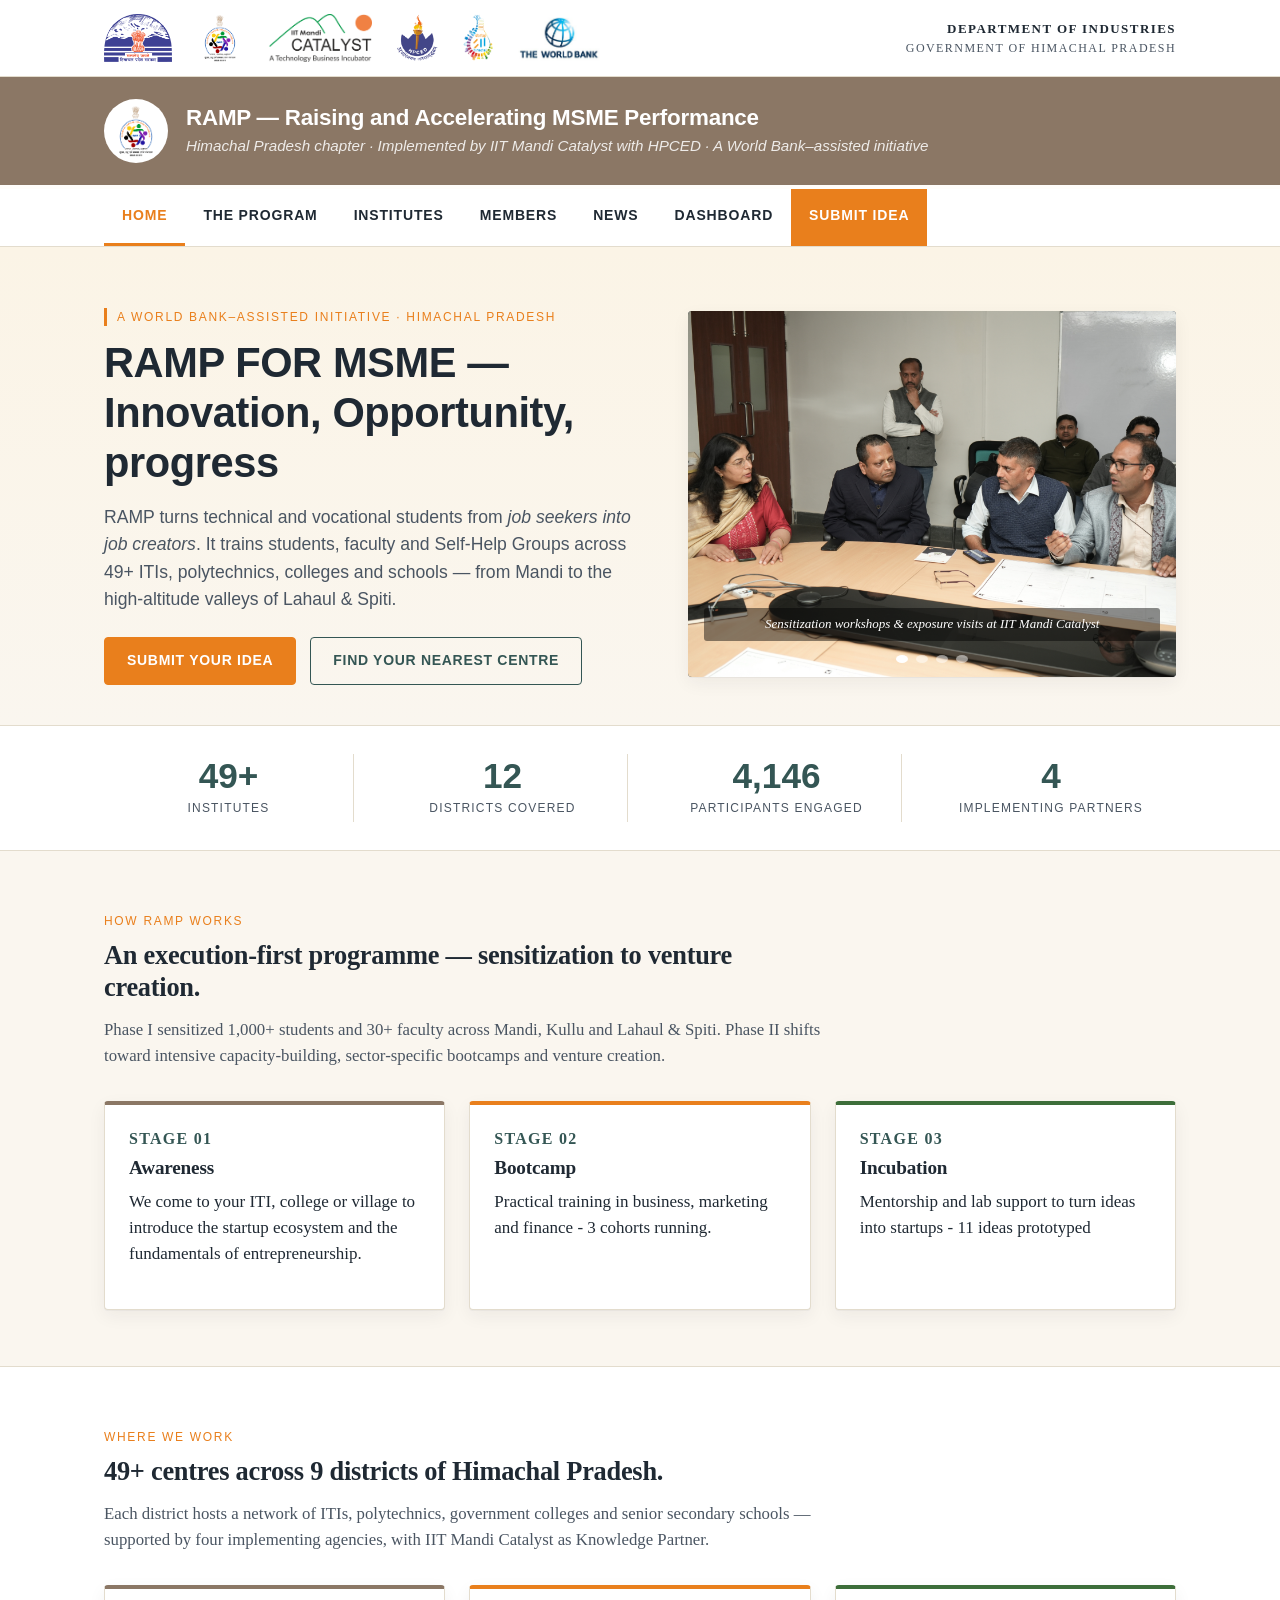
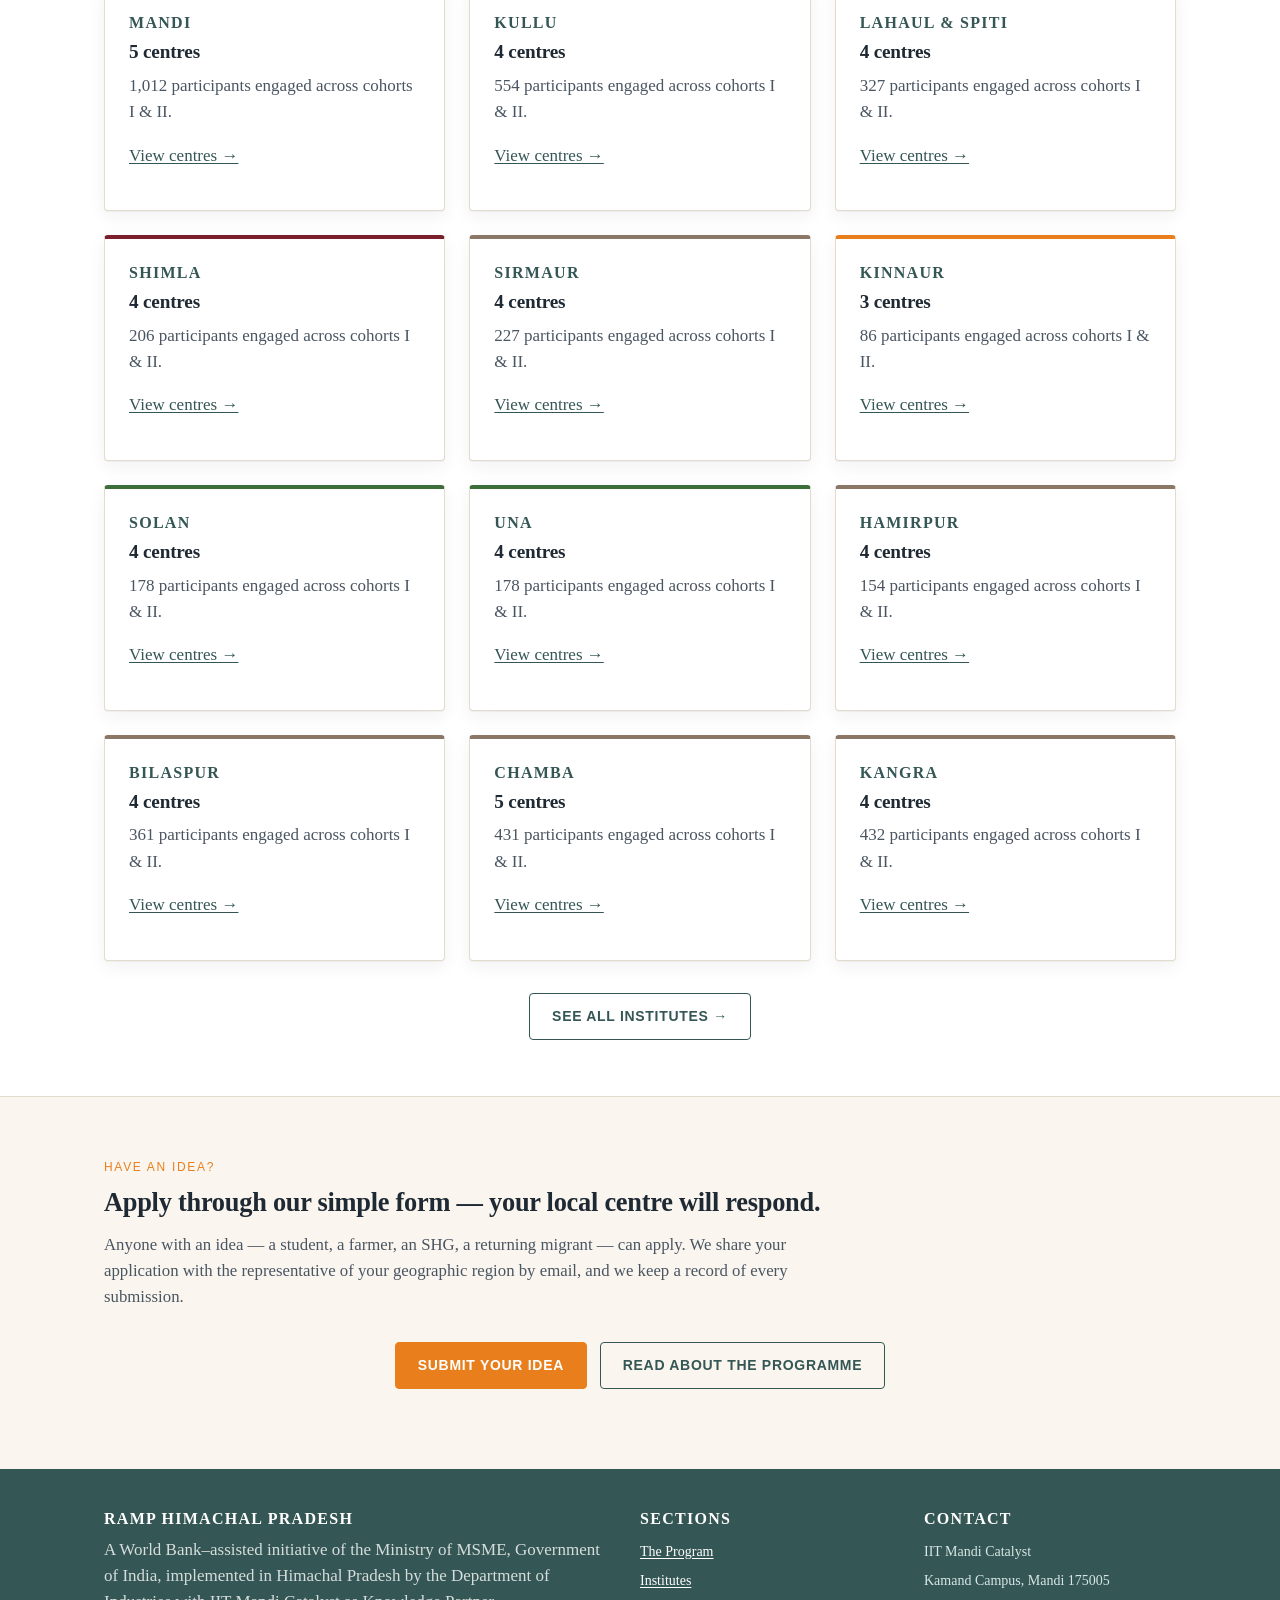
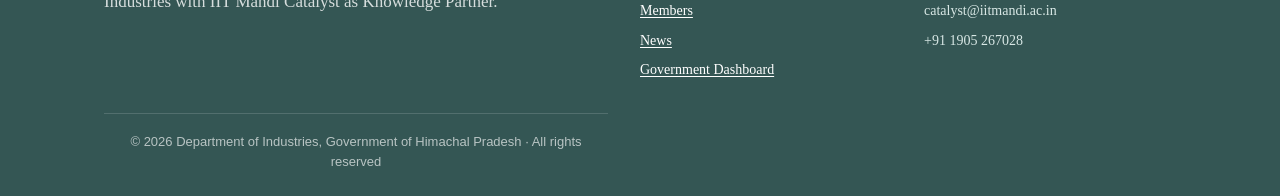
==== index.html @ a8578582 "Add files via upload" ====
<!doctype html>
<html lang="en">
<head>
<meta charset="utf-8">
<title>RAMP Himachal Pradesh — IIT Mandi Catalyst</title>
<meta name="viewport" content="width=device-width, initial-scale=1">
<meta name="description" content="The Raising and Accelerating MSME Performance (RAMP) initiative in Himachal Pradesh—implemented by IIT Mandi Catalyst with HPCED.">
<link rel="stylesheet" href="css/styles.css">
</head>
<body>
<div id="site-header"></div>

<section class="hero">
  <div class="container">
    <div>
      <span class="eyebrow">A World Bank–assisted initiative · Himachal Pradesh</span>
      <h1>RAMP FOR MSME — Innovation, Opportunity, progress </h1>
      <p class="lead">
        RAMP turns technical and vocational students from <em>job seekers into job creators</em>.
        It trains students, faculty and Self-Help Groups across 49+ ITIs, polytechnics, colleges
        and schools — from Mandi to the high-altitude valleys of Lahaul & Spiti.
      </p>
      <div class="actions">
        <a class="btn" href="submit.html">Submit your idea</a>
        <a class="btn ghost" href="institutes.html">Find your nearest centre</a>
      </div>
    </div>
    <div class="carousel" id="hero-carousel">
      <div class="slides">
        <div class="slide active" style="background-image:url('images/event-photo-1.jpg')"></div>
        <div class="slide" style="background-image:url('images/event-photo-2.jpg')"></div>
        <div class="slide" style="background-image:url('images/event-photo-3.jpg')"></div>
        <div class="slide" style="background-image:url('images/event-photo-4.jpg')"></div>
      </div>
      <div class="caption">Sensitization workshops &amp; exposure visits at IIT Mandi Catalyst</div>
      <div class="dots"></div>
    </div>
  </div>
</section>

<section class="stats">
  <div class="container">
    <div class="stat"><div class="num" id="s-inst">—</div><div class="lbl">Institutes</div></div>
    <div class="stat"><div class="num" id="s-dist">—</div><div class="lbl">Districts covered</div></div>
    <div class="stat"><div class="num" id="s-part">—</div><div class="lbl">Participants engaged</div></div>
    <div class="stat"><div class="num">4</div><div class="lbl">Implementing partners</div></div>
  </div>
</section>

<section>
  <div class="container">
    <div class="section-head">
      <span class="kicker">How RAMP works</span>
      <h2>An execution-first programme — sensitization to venture creation.</h2>
      <p>Phase I sensitized 1,000+ students and 30+ faculty across Mandi, Kullu and Lahaul &amp; Spiti.
        Phase II shifts toward intensive capacity-building, sector-specific bootcamps and venture creation.</p>
    </div>
    <div class="grid-3">
      <div class="card pillar">
        <h4>Stage 01</h4>
        <h3>Awareness</h3>
        <p>We come to your ITI, college or village to introduce the startup ecosystem
          and the fundamentals of entrepreneurship.</p>
      </div>
      <div class="card pillar clay">
        <h4>Stage 02</h4>
        <h3>Bootcamp</h3>
        <p>Practical training in business, marketing and finance - 3 cohorts running.</p>
      </div>
      <div class="card pillar leaf">
        <h4>Stage 03</h4>
        <h3>Incubation</h3>
        <p>Mentorship and lab support to turn ideas into startups - 11 ideas prototyped</p>
      </div>
    </div>
  </div>
</section>

<section class="alt">
  <div class="container">
    <div class="section-head">
      <span class="kicker">Where we work</span>
      <h2>49+ centres across 9 districts of Himachal Pradesh.</h2>
      <p>Each district hosts a network of ITIs, polytechnics, government colleges and senior secondary
        schools — supported by four implementing agencies, with IIT Mandi Catalyst as Knowledge Partner.</p>
    </div>
    <div class="grid-3" id="dist-cards"></div>
    <div style="text-align:center; margin-top:32px;">
      <a class="btn ghost" href="institutes.html">See all institutes →</a>
    </div>
  </div>
</section>

<section>
  <div class="container">
    <div class="section-head">
      <span class="kicker">Have an idea?</span>
      <h2>Apply through our simple form — your local centre will respond.</h2>
      <p>Anyone with an idea — a student, a farmer, an SHG, a returning migrant — can apply.
        We share your application with the representative of your geographic region by email,
        and we keep a record of every submission.</p>
    </div>
    <div style="text-align:center;">
      <a class="btn" href="submit.html">Submit your idea</a>
      &nbsp;
      <a class="btn ghost" href="program.html">Read about the programme</a>
    </div>
  </div>
</section>

<div id="site-footer"></div>

<script src="js/data.js"></script>
<script src="js/main.js"></script>
<script>
  mountChrome('home');
  initCarousel(document.getElementById('hero-carousel'));

  // Stats
  const data = window.RAMP_DATA;
  document.getElementById('s-inst').textContent = data.INSTITUTES.length + '+';
  document.getElementById('s-dist').textContent = data.DISTRICTS.length;
  const total = data.INSTITUTES.reduce((s, i) => s + (i.participants || 0), 0);
  document.getElementById('s-part').textContent = Math.round(total).toLocaleString('en-IN');

  // District cards
  const wrap = document.getElementById('dist-cards');
  const colors = ['', 'clay', 'leaf', 'maroon', 'orange', 'clay', 'leaf', 'leaf'];
  data.DISTRICTS.forEach((d, i) => {
    const list = data.INSTITUTES.filter(x => x.district === d);
    const totalP = list.reduce((s, x) => s + (x.participants || 0), 0);
    const card = document.createElement('div');
    card.className = 'card pillar ' + (colors[i] || '');
    card.innerHTML = `
      <h4>${d}</h4>
      <h3>${list.length} centres</h3>
      <p style="color:var(--ink-soft);">${Math.round(totalP).toLocaleString('en-IN')} participants engaged across cohorts I &amp; II.</p>
      <p><a href="institutes.html#${data.slug(d)}">View centres →</a></p>
    `;
    wrap.appendChild(card);
  });
</script>
</body>
</html>
---- css/styles.css ----
/* RAMP Himachal — Stylesheet
   Palette: cream, deep teal, warm clay, soft slate.
   Inspired by Himachal landscape (pine, terracotta, cream stone).
*/

:root {
  --bg: #faf6ef;
  --paper: #ffffff;
  --ink: #1f2933;
  --ink-soft: #4a5562;
  --line: #e3dccd;
  --teal: #8b7765;
  --teal-dark: #345654;
  --clay: #e97f1c;
  --clay-soft: #f3e0d2;
  --gold: #fffdfa;
  --leaf: #3d6e3a;
  --maroon: #7a1f2b;
  --focus: #b54d18;
  --shadow: 0 1px 0 rgba(31,41,51,0.04), 0 6px 18px rgba(31,41,51,0.06);
  --radius: 4px;
  --maxw: 1120px;
}

* { box-sizing: border-box; }
html, body { margin: 0; padding: 0; }
body {
  font-family: Georgia, 'Iowan Old Style', 'Palatino Linotype', 'Times New Roman', serif;
  background: var(--bg);
  color: var(--ink);
  line-height: 1.55;
  font-size: 17px;
  -webkit-font-smoothing: antialiased;
}
img { max-width: 100%; display: block; }
a { color: var(--teal-dark); text-decoration: underline; text-underline-offset: 2px; }
a:hover { color: var(--clay); }

h1, h2, h3, h4 {
  font-family: 'Iowan Old Style', Georgia, 'Times New Roman', serif;
  color: var(--ink);
  line-height: 1.2;
  margin: 0 0 0.5em;
  letter-spacing: -0.01em;
}
h1 { font-size: 2.3rem; font-weight: 700; }
h2 { font-size: 1.65rem; font-weight: 700; }
h3 { font-size: 1.2rem; font-weight: 700; }
h4 { font-size: 1rem; font-weight: 700; text-transform: uppercase; letter-spacing: 0.08em; color: var(--teal-dark); }

p { margin: 0 0 1em; }

.container { max-width: var(--maxw); margin: 0 auto; padding: 0 24px; }

/* ===== Top emblem strip ===== */
.emblem-strip {
  background: #fff;
  border-bottom: 1px solid var(--line);
  padding: 14px 0;
}
.emblem-strip .container {
  display: flex; align-items: center; justify-content: space-between;
  gap: 24px; flex-wrap: wrap;
}
.emblem-strip .logos { display: flex; align-items: center; gap: 24px; flex-wrap: wrap; }
.emblem-strip .logos img { height: 48px; width: auto; object-fit: contain; }
.emblem-strip .gov-line {
  font-size: 12px; color: var(--ink-soft);
  text-transform: uppercase; letter-spacing: 0.12em; text-align: right;
}
.emblem-strip .gov-line strong { color: var(--ink); display: block; font-size: 13px; }

/* ===== Identity bar (program title) ===== */
.identity {
  background: var(--teal);
  color: #fff;
  padding: 22px 0;
  border-bottom: 4px solid var(--gold);
}
.identity .container { display: flex; align-items: center; gap: 18px; flex-wrap: wrap; }
.identity .seal {
  width: 64px; height: 64px; border-radius: 50%;
  background: #fff; display: flex; align-items: center; justify-content: center;
  padding: 6px; flex-shrink: 0;
}
.identity .seal img { max-height: 100%; }
.identity .name { color: #fff; margin: 0; font-size: 1.4rem; font-weight: 700; }
.identity .sub { color: rgba(255,255,255,0.85); font-size: 0.95rem; margin: 2px 0 0; font-style: italic; }

/* ===== Navigation ===== */
.nav {
  background: #fff;
  border-bottom: 1px solid var(--line);
  position: sticky; top: 0; z-index: 50;
}
.nav .container { display: flex; align-items: center; justify-content: space-between; }
.nav ul {
  list-style: none; margin: 0; padding: 0;
  display: flex; flex-wrap: wrap;
}
.nav a {
  display: block; padding: 16px 18px;
  text-decoration: none; color: var(--ink);
  font-family: 'Helvetica Neue', Arial, sans-serif;
  font-size: 14px; font-weight: 600;
  text-transform: uppercase; letter-spacing: 0.06em;
  border-bottom: 3px solid transparent;
}
.nav a:hover { background: #faf3e8; color: var(--clay); }
.nav a.active { border-bottom-color: var(--clay); color: var(--clay); }
.nav a.cta {
  background: var(--clay); color: #fff;
  border-bottom-color: var(--clay-dark, var(--clay));
}
.nav a.cta:hover { background: #93400f; color: #fff; }

/* ===== Hero & carousel ===== */
.hero {
  background: linear-gradient(180deg, #fbf4e6 0%, #faf6ef 100%);
  border-bottom: 1px solid var(--line);
  padding: 56px 0 40px;
}
.hero .container { display: grid; grid-template-columns: 1.1fr 1fr; gap: 48px; align-items: center; }
.hero .eyebrow {
  display: inline-block;
  font-family: 'Helvetica Neue', Arial, sans-serif;
  font-size: 12px; letter-spacing: 0.14em; text-transform: uppercase;
  color: var(--clay); margin-bottom: 12px;
  border-left: 3px solid var(--clay); padding-left: 10px;
}
.hero h1 { font-size: 2.6rem; margin-bottom: 16px; }
.hero p.lead { font-size: 1.1rem; color: var(--ink-soft); margin-bottom: 24px; }
.hero .actions { display: flex; gap: 14px; flex-wrap: wrap; }
.btn {
  display: inline-block; padding: 12px 22px;
  background: var(--clay); color: #fff;
  border: 1px solid var(--clay); border-radius: var(--radius);
  text-decoration: none; font-weight: 600;
  font-family: 'Helvetica Neue', Arial, sans-serif;
  font-size: 14px; letter-spacing: 0.05em; text-transform: uppercase;
  cursor: pointer;
}
.btn:hover { background: #93400f; color: #fff; border-color: #93400f; }
.btn.ghost {
  background: transparent; color: var(--teal-dark); border-color: var(--teal-dark);
}
.btn.ghost:hover { background: var(--teal-dark); color: #fff; }
.btn.small { padding: 8px 14px; font-size: 12px; }

.carousel {
  position: relative;
  border-radius: 4px;
  overflow: hidden;
  box-shadow: var(--shadow);
  aspect-ratio: 4/3;
  background: var(--ink);
}
.carousel .slides { position: absolute; inset: 0; }
.carousel .slide {
  position: absolute; inset: 0;
  opacity: 0; transition: opacity 800ms ease;
  background-size: cover; background-position: center;
}
.carousel .slide.active { opacity: 1; }
.carousel .dots {
  position: absolute; bottom: 14px; left: 0; right: 0;
  display: flex; justify-content: center; gap: 8px;
}
.carousel .dot {
  width: 8px; height: 8px; border-radius: 50%;
  background: rgba(255,255,255,0.5); border: none; cursor: pointer;
}
.carousel .dot.active { background: #fff; }
.carousel .caption {
  position: absolute; bottom: 36px; left: 16px; right: 16px;
  color: #fff; background: rgba(0,0,0,0.45);
  padding: 6px 12px; font-size: 13px; border-radius: 3px;
  font-style: italic; text-align: center;
}

/* ===== Stats strip ===== */
.stats {
  background: #fff;
  border-bottom: 1px solid var(--line);
  padding: 28px 0;
}
.stats .container {
  display: grid; grid-template-columns: repeat(4, 1fr);
  gap: 24px;
}
.stat {
  text-align: center;
  border-right: 1px solid var(--line);
  padding: 4px 12px;
}
.stat:last-child { border-right: none; }
.stat .num {
  font-size: 2.2rem; font-weight: 700; color: var(--teal-dark);
  font-family: 'Iowan Old Style', Georgia, serif;
  line-height: 1;
}
.stat .lbl {
  font-size: 12px; text-transform: uppercase; letter-spacing: 0.1em;
  color: var(--ink-soft); margin-top: 6px;
  font-family: 'Helvetica Neue', Arial, sans-serif;
}

/* ===== Section ===== */
section { padding: 56px 0; }
section.alt { background: #fff; border-top: 1px solid var(--line); border-bottom: 1px solid var(--line); }
.section-head { max-width: 720px; margin-bottom: 32px; }
.section-head .kicker {
  display: inline-block;
  font-family: 'Helvetica Neue', Arial, sans-serif;
  font-size: 12px; letter-spacing: 0.14em; text-transform: uppercase;
  color: var(--clay); margin-bottom: 10px;
}
.section-head p { color: var(--ink-soft); font-size: 1.05rem; margin: 0; }

.grid-3 { display: grid; grid-template-columns: repeat(3, 1fr); gap: 24px; }
.grid-2 { display: grid; grid-template-columns: repeat(2, 1fr); gap: 24px; }

/* ===== Cards ===== */
.card {
  background: #fff;
  border: 1px solid var(--line);
  border-radius: var(--radius);
  padding: 24px;
  box-shadow: var(--shadow);
}
.card h3 { margin-top: 0; }
.card .meta {
  font-family: 'Helvetica Neue', Arial, sans-serif;
  font-size: 12px; text-transform: uppercase; letter-spacing: 0.08em;
  color: var(--ink-soft); margin-bottom: 6px;
}

.pillar {
  border-top: 4px solid var(--teal);
}
.pillar.clay { border-top-color: var(--clay); }
.pillar.gold { border-top-color: var(--gold); }
.pillar.leaf { border-top-color: var(--leaf); }
.pillar.maroon { border-top-color: var(--maroon); }

/* ===== District / institute lists ===== */
.district-block {
  border: 1px solid var(--line);
  background: #fff;
  margin-bottom: 18px;
  border-radius: var(--radius);
  overflow: hidden;
}
.district-head {
  background: #fbf4e6;
  border-bottom: 1px solid var(--line);
  padding: 14px 22px;
  display: flex; align-items: baseline; justify-content: space-between;
  gap: 14px; flex-wrap: wrap;
}
.district-head h2 {
  margin: 0; font-size: 1.25rem; color: var(--teal-dark);
}
.district-head .count {
  font-family: 'Helvetica Neue', Arial, sans-serif;
  font-size: 12px; text-transform: uppercase; letter-spacing: 0.08em;
  color: var(--ink-soft);
}
.institute-list { list-style: none; padding: 0; margin: 0; }
.institute-list li {
  padding: 16px 22px;
  border-bottom: 1px dotted var(--line);
  display: grid; grid-template-columns: 1fr auto; gap: 16px; align-items: center;
}
.institute-list li:last-child { border-bottom: none; }
.institute-list .name { font-weight: 600; }
.institute-list .name a { text-decoration: none; color: var(--ink); }
.institute-list .name a:hover { color: var(--clay); text-decoration: underline; }
.institute-list .sub {
  font-size: 14px; color: var(--ink-soft); margin-top: 2px;
  font-family: 'Helvetica Neue', Arial, sans-serif;
}
.tag {
  display: inline-block; padding: 2px 8px; border-radius: 99px;
  font-size: 11px; font-family: 'Helvetica Neue', Arial, sans-serif;
  background: var(--clay-soft); color: var(--clay);
  text-transform: uppercase; letter-spacing: 0.08em; font-weight: 600;
  white-space: nowrap;
}
.tag.cohort-1 { background: #e3eeed; color: var(--teal-dark); }

/* ===== Institute detail ===== */
.crumbs {
  font-family: 'Helvetica Neue', Arial, sans-serif;
  font-size: 13px; color: var(--ink-soft);
  padding: 14px 0; border-bottom: 1px solid var(--line);
  background: #fff;
}
.crumbs a { color: var(--teal-dark); }

.inst-header { padding: 40px 0 20px; }
.inst-header h1 { margin-bottom: 8px; }
.inst-header .where {
  color: var(--ink-soft);
  font-family: 'Helvetica Neue', Arial, sans-serif;
  font-size: 14px; text-transform: uppercase; letter-spacing: 0.06em;
}

.inst-body {
  display: grid; grid-template-columns: 2fr 1fr; gap: 32px;
  padding-bottom: 56px;
}
.inst-body .col-main h3 { margin-top: 24px; }
.fact-box {
  background: #fff;
  border: 1px solid var(--line);
  border-radius: var(--radius);
  padding: 20px;
  box-shadow: var(--shadow);
}
.fact-box dl { margin: 0; }
.fact-box dt {
  font-size: 11px; text-transform: uppercase; letter-spacing: 0.1em;
  color: var(--ink-soft); margin-top: 12px;
  font-family: 'Helvetica Neue', Arial, sans-serif;
}
.fact-box dt:first-child { margin-top: 0; }
.fact-box dd { margin: 4px 0 0; font-weight: 600; }
.fact-box .contact-line { font-size: 14px; }

/* ===== Tables ===== */
table.data {
  width: 100%;
  border-collapse: collapse;
  background: #fff;
  border: 1px solid var(--line);
  font-size: 15px;
}
table.data th, table.data td {
  text-align: left; padding: 10px 14px;
  border-bottom: 1px solid var(--line);
}
table.data th {
  background: #fbf4e6;
  font-family: 'Helvetica Neue', Arial, sans-serif;
  font-size: 12px; text-transform: uppercase; letter-spacing: 0.08em;
  color: var(--ink-soft);
}
table.data tr:hover td { background: #faf6ef; }
table.data td.num { text-align: right; font-variant-numeric: tabular-nums; }

/* ===== Forms ===== */
.form-card {
  background: #fff;
  border: 1px solid var(--line);
  border-radius: var(--radius);
  padding: 32px;
  box-shadow: var(--shadow);
  max-width: 640px; margin: 0 auto;
}
.form-row { margin-bottom: 18px; }
.form-row label {
  display: block; margin-bottom: 6px;
  font-size: 13px; font-weight: 600;
  text-transform: uppercase; letter-spacing: 0.06em;
  color: var(--ink-soft);
  font-family: 'Helvetica Neue', Arial, sans-serif;
}
.form-row label .req { color: var(--clay); }
.form-row input, .form-row select, .form-row textarea {
  width: 100%; padding: 11px 14px;
  border: 1px solid var(--line); border-radius: var(--radius);
  font-family: inherit; font-size: 16px; background: var(--bg);
  color: var(--ink);
}
.form-row input:focus, .form-row select:focus, .form-row textarea:focus {
  outline: 2px solid var(--focus); outline-offset: 1px; background: #fff;
}
.form-row textarea { min-height: 130px; resize: vertical; }
.help { font-size: 13px; color: var(--ink-soft); margin-top: 6px; font-family: 'Helvetica Neue', Arial, sans-serif; }

.captcha-box {
  display: flex; align-items: center; gap: 14px;
  background: #fbf4e6; border: 1px dashed var(--line);
  border-radius: var(--radius); padding: 14px 18px;
}
.captcha-q {
  font-size: 1.3rem; font-weight: 700; color: var(--teal-dark);
  letter-spacing: 0.02em;
  background: #fff; padding: 6px 14px; border-radius: var(--radius);
  border: 1px solid var(--line);
  font-variant-numeric: tabular-nums;
}
.captcha-box input {
  width: 100px; padding: 8px 12px;
  border: 1px solid var(--line); border-radius: var(--radius);
  font-size: 16px; background: #fff;
}
.captcha-box button { padding: 8px 14px; }
.notice {
  padding: 12px 16px; border-radius: var(--radius);
  margin: 14px 0; font-size: 14px;
  font-family: 'Helvetica Neue', Arial, sans-serif;
}
.notice.err { background: #fbe5dc; color: #7a2a0a; border: 1px solid #e6b9a3; }
.notice.ok { background: #e3eeed; color: var(--teal-dark); border: 1px solid #bdd6d3; }

/* ===== News list ===== */
.news-item {
  background: #fff; border: 1px solid var(--line);
  border-radius: var(--radius); padding: 22px 26px;
  margin-bottom: 16px; box-shadow: var(--shadow);
  border-left: 4px solid var(--clay);
}
.news-item .date {
  font-size: 12px; text-transform: uppercase; letter-spacing: 0.1em;
  color: var(--ink-soft); margin-bottom: 4px;
  font-family: 'Helvetica Neue', Arial, sans-serif;
}
.news-item h3 { margin: 0 0 8px; }
.news-item p { margin: 0; color: var(--ink-soft); }

/* ===== Dashboard ===== */
.kpi-grid {
  display: grid; grid-template-columns: repeat(4, 1fr); gap: 16px;
  margin-bottom: 24px;
}
.kpi {
  background: #fff; border: 1px solid var(--line);
  border-radius: var(--radius); padding: 20px;
  border-top: 4px solid var(--teal);
}
.kpi.clay { border-top-color: var(--clay); }
.kpi.gold { border-top-color: var(--gold); }
.kpi.leaf { border-top-color: var(--leaf); }
.kpi .lbl {
  font-size: 11px; text-transform: uppercase; letter-spacing: 0.1em;
  color: var(--ink-soft); margin-bottom: 6px;
  font-family: 'Helvetica Neue', Arial, sans-serif;
}
.kpi .val { font-size: 2rem; font-weight: 700; color: var(--ink); line-height: 1; }
.kpi .delta { font-size: 12px; color: var(--leaf); margin-top: 6px; font-family: 'Helvetica Neue', Arial, sans-serif; }
.kpi .delta.down { color: var(--maroon); }

/* ===== Footer ===== */
footer {
  background: var(--teal-dark);
  color: #d8e7e5;
  padding: 40px 0 24px;
  margin-top: 24px;
}
footer a { color: #fff; }
footer .container {
  display: grid; grid-template-columns: 2fr 1fr 1fr; gap: 32px;
}
footer h4 { color: #fff; }
footer ul { list-style: none; padding: 0; margin: 0; }
footer ul li { padding: 4px 0; font-size: 14px; }
footer .copy {
  margin-top: 28px; padding-top: 18px;
  border-top: 1px solid rgba(255,255,255,0.15);
  font-size: 13px; color: rgba(255,255,255,0.65);
  font-family: 'Helvetica Neue', Arial, sans-serif;
  text-align: center;
}

/* ===== Responsive ===== */
@media (max-width: 880px) {
  h1 { font-size: 1.8rem; }
  .hero { padding: 32px 0; }
  .hero .container { grid-template-columns: 1fr; gap: 28px; }
  .hero h1 { font-size: 1.9rem; }
  .stats .container { grid-template-columns: repeat(2, 1fr); }
  .stat:nth-child(2) { border-right: none; }
  .grid-3, .grid-2 { grid-template-columns: 1fr; }
  .inst-body { grid-template-columns: 1fr; }
  .kpi-grid { grid-template-columns: repeat(2, 1fr); }
  footer .container { grid-template-columns: 1fr; }
  .emblem-strip .container { justify-content: center; text-align: center; }
  .emblem-strip .gov-line { text-align: center; width: 100%; }
  .nav .container { overflow-x: auto; }
  .nav ul { flex-wrap: nowrap; }
  .nav a { padding: 14px 12px; font-size: 13px; }
}

/* === theme-editor:fonts:start === */
/* Generated by theme-editor.html — edit via the editor or remove this block to revert. */
h1, .hero h1, .inst-header h1, .identity h1, .identity .name { font-family: -apple-system, BlinkMacSystemFont, 'Segoe UI', Roboto, Helvetica, Arial, sans-serif; }
h4, .eyebrow, .kicker { font-family: Georgia, 'Iowan Old Style', 'Palatino Linotype', 'Times New Roman', serif; }
.lead, .identity .sub { font-family: 'Trebuchet MS', sans-serif; }
.btn, .btn.ghost, .btn.cta, .nav a.cta { font-family: -apple-system, BlinkMacSystemFont, 'Segoe UI', Roboto, Helvetica, Arial, sans-serif; }
.stat .num { font-family: 'Helvetica Neue', Helvetica, Arial, sans-serif; }
/* === theme-editor:fonts:end === */
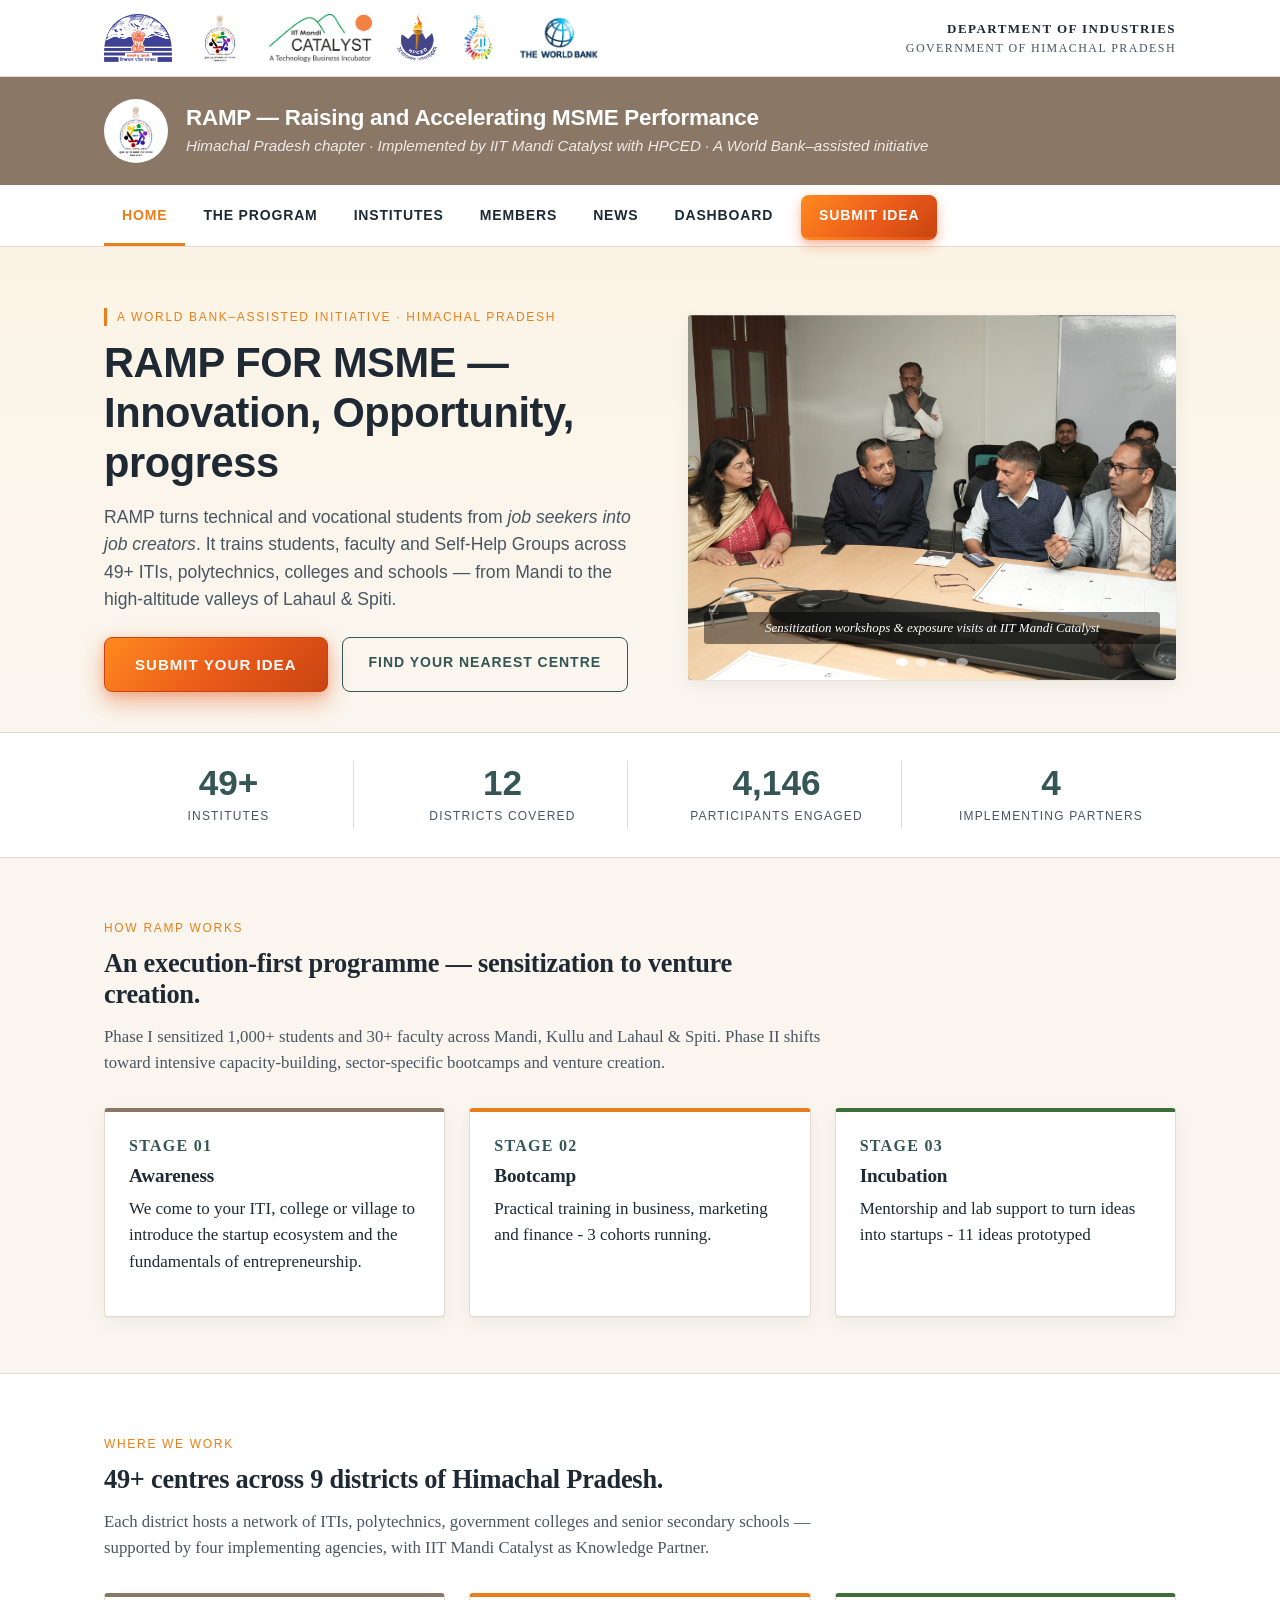
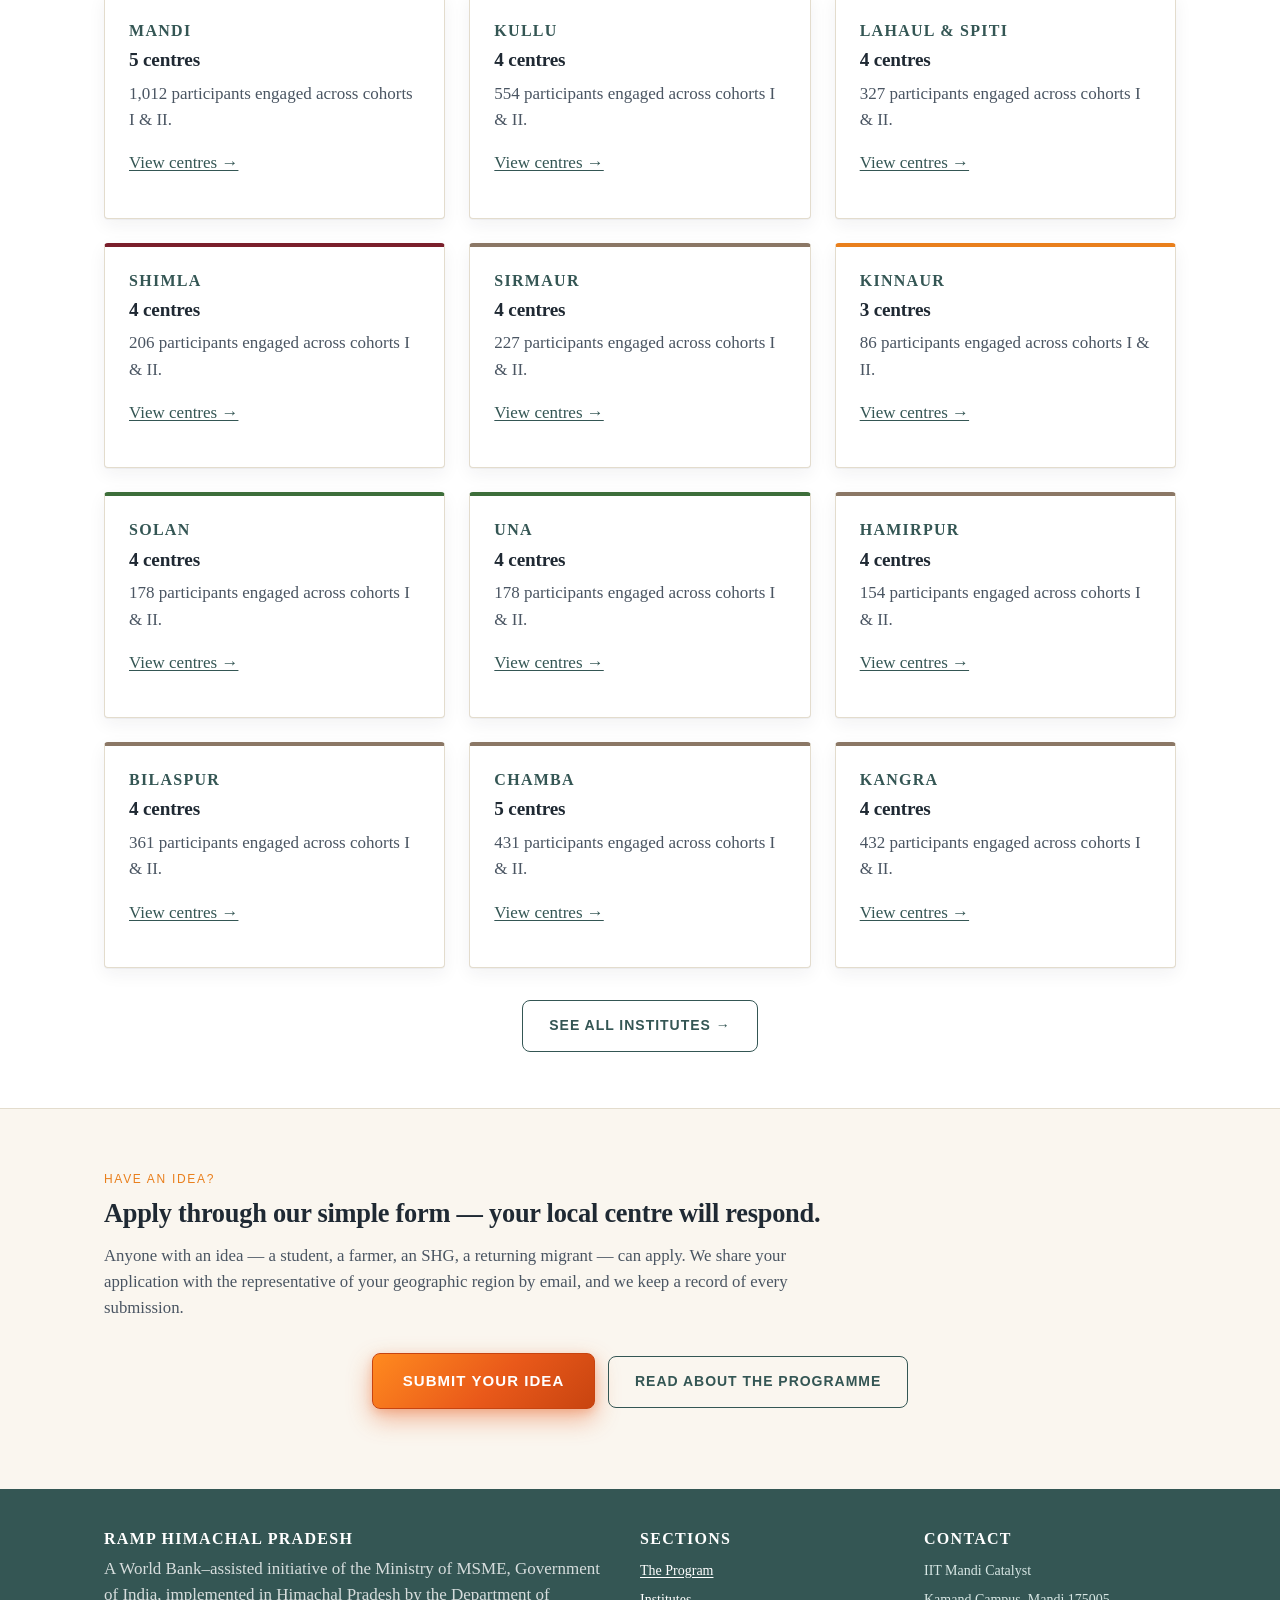
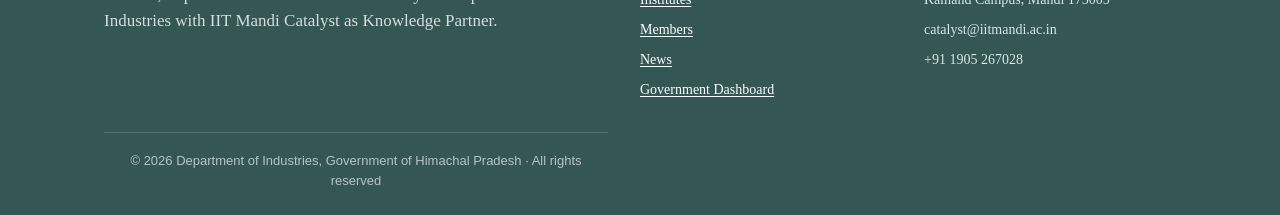
==== commit 1d876d19: "Make site responsive, redesign program page, fix Submit Idea CTA - Add layered responsive breakpoint" ====
--- a/index.html
+++ b/index.html
@@ -21,7 +21,7 @@
         and schools — from Mandi to the high-altitude valleys of Lahaul & Spiti.
       </p>
       <div class="actions">
-        <a class="btn" href="submit.html">Submit your idea</a>
+        <a class="btn cta-primary" href="submit.html" data-submit-idea>Submit your idea</a>
         <a class="btn ghost" href="institutes.html">Find your nearest centre</a>
       </div>
     </div>
@@ -101,7 +101,7 @@
         and we keep a record of every submission.</p>
     </div>
     <div style="text-align:center;">
-      <a class="btn" href="submit.html">Submit your idea</a>
+      <a class="btn cta-primary" href="submit.html" data-submit-idea>Submit your idea</a>
       &nbsp;
       <a class="btn ghost" href="program.html">Read about the programme</a>
     </div>
--- a/css/styles.css
+++ b/css/styles.css
@@ -109,10 +109,22 @@
 .nav a:hover { background: #faf3e8; color: var(--clay); }
 .nav a.active { border-bottom-color: var(--clay); color: var(--clay); }
 .nav a.cta {
-  background: var(--clay); color: #fff;
-  border-bottom-color: var(--clay-dark, var(--clay));
-}
-.nav a.cta:hover { background: #93400f; color: #fff; }
+  background: linear-gradient(135deg, #ff8a1f 0%, #e9591a 60%, #c84410 100%);
+  color: #fff;
+  border-bottom-color: transparent;
+  font-weight: 700;
+  margin: 6px 10px;
+  padding: 10px 18px;
+  border-radius: 8px;
+  box-shadow: 0 6px 14px rgba(232, 89, 26, 0.35), 0 2px 4px rgba(232, 89, 26, 0.18);
+  transition: transform 0.15s ease, box-shadow 0.2s ease, background 0.2s ease;
+}
+.nav a.cta:hover {
+  background: linear-gradient(135deg, #e9591a 0%, #b54d18 100%);
+  color: #fff;
+  transform: translateY(-1px);
+  box-shadow: 0 10px 20px rgba(181, 77, 24, 0.4);
+}
 
 /* ===== Hero & carousel ===== */
 .hero {
@@ -132,20 +144,46 @@
 .hero p.lead { font-size: 1.1rem; color: var(--ink-soft); margin-bottom: 24px; }
 .hero .actions { display: flex; gap: 14px; flex-wrap: wrap; }
 .btn {
-  display: inline-block; padding: 12px 22px;
-  background: var(--clay); color: #fff;
-  border: 1px solid var(--clay); border-radius: var(--radius);
-  text-decoration: none; font-weight: 600;
-  font-family: 'Helvetica Neue', Arial, sans-serif;
-  font-size: 14px; letter-spacing: 0.05em; text-transform: uppercase;
+  display: inline-block; padding: 14px 26px;
+  background: linear-gradient(135deg, #f08a1f 0%, #d8631a 100%);
+  color: #fff;
+  border: 1px solid #d8631a; border-radius: 8px;
+  text-decoration: none; font-weight: 700;
+  font-family: 'Helvetica Neue', Arial, sans-serif;
+  font-size: 14px; letter-spacing: 0.07em; text-transform: uppercase;
   cursor: pointer;
-}
-.btn:hover { background: #93400f; color: #fff; border-color: #93400f; }
+  box-shadow: 0 6px 14px rgba(217, 99, 26, 0.28), 0 2px 4px rgba(217, 99, 26, 0.15);
+  transition: transform 0.15s ease, box-shadow 0.2s ease, background 0.2s ease;
+}
+.btn:hover {
+  background: linear-gradient(135deg, #d8631a 0%, #b54d18 100%);
+  color: #fff; border-color: #b54d18;
+  transform: translateY(-1px);
+  box-shadow: 0 10px 22px rgba(181, 77, 24, 0.35), 0 3px 6px rgba(181, 77, 24, 0.18);
+}
+.btn:active { transform: translateY(0); box-shadow: 0 3px 8px rgba(181, 77, 24, 0.25); }
 .btn.ghost {
   background: transparent; color: var(--teal-dark); border-color: var(--teal-dark);
-}
-.btn.ghost:hover { background: var(--teal-dark); color: #fff; }
-.btn.small { padding: 8px 14px; font-size: 12px; }
+  box-shadow: none;
+}
+.btn.ghost:hover {
+  background: var(--teal-dark); color: #fff;
+  box-shadow: 0 6px 14px rgba(52, 86, 84, 0.22);
+}
+.btn.small { padding: 10px 16px; font-size: 12px; }
+
+/* Extra-prominent CTA used for "Submit your idea" everywhere */
+.btn.cta-primary {
+  background: linear-gradient(135deg, #ff8a1f 0%, #e9591a 55%, #c84410 100%);
+  border-color: #c84410;
+  box-shadow: 0 10px 24px rgba(232, 89, 26, 0.42), 0 3px 8px rgba(232, 89, 26, 0.22);
+  padding: 15px 30px;
+  font-size: 15px;
+}
+.btn.cta-primary:hover {
+  background: linear-gradient(135deg, #e9591a 0%, #c84410 100%);
+  box-shadow: 0 14px 30px rgba(200, 68, 16, 0.5), 0 4px 10px rgba(200, 68, 16, 0.25);
+}
 
 .carousel {
   position: relative;
@@ -243,6 +281,144 @@
 .pillar.leaf { border-top-color: var(--leaf); }
 .pillar.maroon { border-top-color: var(--maroon); }
 
+/* ===== Program page card grid ===== */
+.program-section-head {
+  display: flex; align-items: baseline; justify-content: space-between;
+  flex-wrap: wrap; gap: 12px;
+  margin: 48px 0 18px;
+}
+.program-section-head h2 {
+  margin: 0;
+  font-size: 1.55rem;
+  color: var(--ink);
+}
+.program-section-head .ps-kicker {
+  font-family: 'Helvetica Neue', Arial, sans-serif;
+  font-size: 12px; font-weight: 700;
+  letter-spacing: 0.16em; text-transform: uppercase;
+  color: var(--clay);
+}
+
+.program-grid {
+  display: grid;
+  grid-template-columns: repeat(3, 1fr);
+  gap: 22px;
+}
+@media (max-width: 980px) {
+  .program-grid { grid-template-columns: repeat(2, 1fr); }
+}
+@media (max-width: 640px) {
+  .program-grid { grid-template-columns: 1fr; }
+}
+
+.p-card {
+  position: relative;
+  background: #fdfaf3;
+  border: 1px solid #ece4d2;
+  border-radius: 14px;
+  padding: 24px 22px;
+  box-shadow: 0 1px 0 rgba(31,41,51,0.03), 0 8px 24px rgba(31,41,51,0.05);
+  transition: transform 0.18s ease, box-shadow 0.22s ease;
+  display: flex;
+  flex-direction: column;
+}
+.p-card:hover {
+  transform: translateY(-3px);
+  box-shadow: 0 2px 0 rgba(31,41,51,0.03), 0 14px 32px rgba(31,41,51,0.09);
+}
+.p-card .p-label {
+  font-family: 'Helvetica Neue', Arial, sans-serif;
+  font-size: 11px; font-weight: 800;
+  letter-spacing: 0.16em; text-transform: uppercase;
+  color: #c84410;
+  margin-bottom: 10px;
+}
+.p-card .p-title {
+  font-family: 'Iowan Old Style', Georgia, serif;
+  font-size: 1.15rem; font-weight: 700; color: var(--ink);
+  margin: 0 0 10px;
+  line-height: 1.3;
+}
+.p-card .p-desc {
+  color: var(--ink-soft);
+  font-size: 0.97rem;
+  line-height: 1.55;
+  margin: 0 0 12px;
+  flex-grow: 1;
+}
+.p-card .p-desc ul,
+.p-card .p-desc ol {
+  margin: 8px 0; padding-left: 20px;
+}
+.p-card .p-desc li { margin-bottom: 4px; }
+.p-card .p-desc strong { color: var(--ink); }
+.p-card .p-location {
+  display: flex; align-items: center; gap: 8px;
+  margin-top: auto; padding-top: 12px;
+  border-top: 1px dashed #e5dcc7;
+  font-family: 'Helvetica Neue', Arial, sans-serif;
+  font-size: 13px;
+  color: var(--teal-dark);
+}
+.p-card .p-location svg { flex-shrink: 0; color: #c84410; }
+.p-card .p-location a { color: var(--teal-dark); text-decoration: none; font-weight: 600; }
+.p-card .p-location a:hover { color: var(--clay); text-decoration: underline; }
+
+/* Lead partner — highlighted */
+.p-card.p-lead {
+  background: linear-gradient(180deg, #fff7eb 0%, #fdfaf3 100%);
+  border: 2px solid #e9591a;
+  box-shadow: 0 4px 0 rgba(232, 89, 26, 0.08), 0 14px 32px rgba(232, 89, 26, 0.16);
+}
+.p-card.p-lead::before {
+  content: 'Lead';
+  position: absolute;
+  top: -10px; right: 18px;
+  background: linear-gradient(135deg, #ff8a1f 0%, #c84410 100%);
+  color: #fff;
+  font-family: 'Helvetica Neue', Arial, sans-serif;
+  font-size: 10px; font-weight: 800;
+  letter-spacing: 0.14em; text-transform: uppercase;
+  padding: 4px 12px; border-radius: 99px;
+  box-shadow: 0 4px 10px rgba(200, 68, 16, 0.3);
+}
+
+/* Card accent variants — left strip color */
+.p-card.accent-teal   { border-left: 4px solid var(--teal-dark); }
+.p-card.accent-leaf   { border-left: 4px solid var(--leaf); }
+.p-card.accent-clay   { border-left: 4px solid var(--clay); }
+.p-card.accent-maroon { border-left: 4px solid var(--maroon); }
+.p-card.accent-gold   { border-left: 4px solid #c89c2c; }
+
+/* Program intro hero block */
+.program-intro {
+  max-width: 880px;
+  margin: 0 auto 16px;
+  text-align: left;
+}
+.program-intro .ps-kicker {
+  display: inline-block;
+  font-family: 'Helvetica Neue', Arial, sans-serif;
+  font-size: 12px; font-weight: 700;
+  letter-spacing: 0.16em; text-transform: uppercase;
+  color: var(--clay);
+  margin-bottom: 10px;
+}
+.program-intro h1 {
+  font-size: 2.4rem;
+  line-height: 1.15;
+  margin-bottom: 14px;
+}
+.program-intro .lead {
+  font-size: 1.12rem;
+  color: var(--ink-soft);
+}
+@media (max-width: 640px) {
+  .program-intro h1 { font-size: 1.6rem; }
+  .program-section-head h2 { font-size: 1.25rem; }
+  .program-section-head { margin: 36px 0 14px; }
+}
+
 /* ===== District / institute lists ===== */
 .district-block {
   border: 1px solid var(--line);
@@ -465,22 +641,103 @@
 }
 
 /* ===== Responsive ===== */
+
+/* Tablet / small laptop (≤1024px) */
+@media (max-width: 1024px) {
+  :root { --maxw: 960px; }
+  .container { padding: 0 20px; }
+  .hero h1 { font-size: 2.2rem; }
+  .grid-3 { grid-template-columns: repeat(2, 1fr); }
+  .kpi-grid { grid-template-columns: repeat(2, 1fr); }
+  .partner-cards { grid-template-columns: repeat(2, 1fr) !important; }
+  .charts-row { grid-template-columns: 1fr; }
+  .inst-body { grid-template-columns: 1fr; }
+  footer .container { grid-template-columns: 1fr 1fr; }
+  .nav a { padding: 14px 14px; font-size: 13px; }
+}
+
+/* Tablet (≤880px) */
 @media (max-width: 880px) {
+  body { font-size: 16px; }
   h1 { font-size: 1.8rem; }
+  h2 { font-size: 1.4rem; }
+  section { padding: 40px 0; }
   .hero { padding: 32px 0; }
   .hero .container { grid-template-columns: 1fr; gap: 28px; }
   .hero h1 { font-size: 1.9rem; }
-  .stats .container { grid-template-columns: repeat(2, 1fr); }
+  .hero p.lead { font-size: 1rem; }
+  .stats { padding: 22px 0; }
+  .stats .container { grid-template-columns: repeat(2, 1fr); gap: 18px; }
   .stat:nth-child(2) { border-right: none; }
-  .grid-3, .grid-2 { grid-template-columns: 1fr; }
+  .stat .num { font-size: 1.8rem; }
+  .grid-3, .grid-2 { grid-template-columns: 1fr; gap: 18px; }
   .inst-body { grid-template-columns: 1fr; }
-  .kpi-grid { grid-template-columns: repeat(2, 1fr); }
-  footer .container { grid-template-columns: 1fr; }
+  footer .container { grid-template-columns: 1fr; gap: 24px; }
+  footer { padding: 32px 0 20px; }
   .emblem-strip .container { justify-content: center; text-align: center; }
   .emblem-strip .gov-line { text-align: center; width: 100%; }
-  .nav .container { overflow-x: auto; }
-  .nav ul { flex-wrap: nowrap; }
+  .emblem-strip .logos { justify-content: center; gap: 18px; }
+  .emblem-strip .logos img { height: 38px; }
+  .identity { padding: 18px 0; }
+  .identity .name { font-size: 1.1rem; }
+  .identity .sub { font-size: 0.85rem; }
+  .identity .seal { width: 52px; height: 52px; }
+  .nav .container { overflow-x: auto; -webkit-overflow-scrolling: touch; }
+  .nav ul { flex-wrap: nowrap; white-space: nowrap; }
   .nav a { padding: 14px 12px; font-size: 13px; }
+  .nav a.cta { margin: 6px 8px; padding: 9px 14px; }
+  .actions { flex-direction: column; align-items: stretch; }
+  .actions .btn { width: 100%; text-align: center; }
+  .form-card { padding: 22px; }
+  .captcha-box { flex-wrap: wrap; }
+  table.data, table.apps { font-size: 13px; }
+  table.data th, table.data td { padding: 8px 10px; }
+  .institute-list li { grid-template-columns: 1fr; gap: 8px; }
+  .district-head { padding: 12px 16px; }
+  .district-head h2 { font-size: 1.05rem; }
+  .crumbs .container { padding: 0 20px; font-size: 12px; }
+  .news-item { padding: 18px 20px; }
+  /* Program grid governs its own breakpoints (980 → 2-col, 640 → 1-col) */
+}
+
+/* Phone (≤520px) */
+@media (max-width: 520px) {
+  body { font-size: 15px; }
+  h1 { font-size: 1.5rem; }
+  h2 { font-size: 1.25rem; }
+  h3 { font-size: 1.05rem; }
+  .container { padding: 0 16px; }
+  section { padding: 32px 0; }
+  .hero { padding: 24px 0; }
+  .hero h1 { font-size: 1.55rem; }
+  .hero p.lead { font-size: 0.95rem; }
+  .stats .container { grid-template-columns: 1fr; gap: 14px; }
+  .stat { border-right: none; border-bottom: 1px solid var(--line); padding-bottom: 14px; }
+  .stat:last-child { border-bottom: none; }
+  .kpi-grid { grid-template-columns: 1fr; }
+  .partner-cards { grid-template-columns: 1fr !important; }
+  .btn { padding: 12px 20px; font-size: 13px; }
+  .btn.cta-primary { padding: 13px 22px; font-size: 14px; }
+  .nav a { padding: 12px 10px; font-size: 12px; }
+  .emblem-strip .logos { gap: 14px; }
+  .emblem-strip .logos img { height: 32px; }
+  .form-card { padding: 18px; }
+  .form-row input, .form-row select, .form-row textarea { font-size: 16px; }
+  .news-item { padding: 16px 18px; }
+  .carousel { aspect-ratio: 16/10; }
+  .carousel .caption { font-size: 12px; bottom: 30px; }
+  .identity .container { gap: 12px; }
+  .identity .seal { width: 44px; height: 44px; padding: 4px; }
+  .identity .name { font-size: 1rem; }
+  .last-updated { font-size: 11px; padding: 4px 9px; }
+  .dash-header h1 { font-size: 1.3rem; }
+}
+
+/* Tiny phones (≤360px) */
+@media (max-width: 360px) {
+  .container { padding: 0 12px; }
+  .hero h1 { font-size: 1.35rem; }
+  .nav a { padding: 11px 8px; font-size: 11px; }
 }
 
 /* === theme-editor:fonts:start === */
